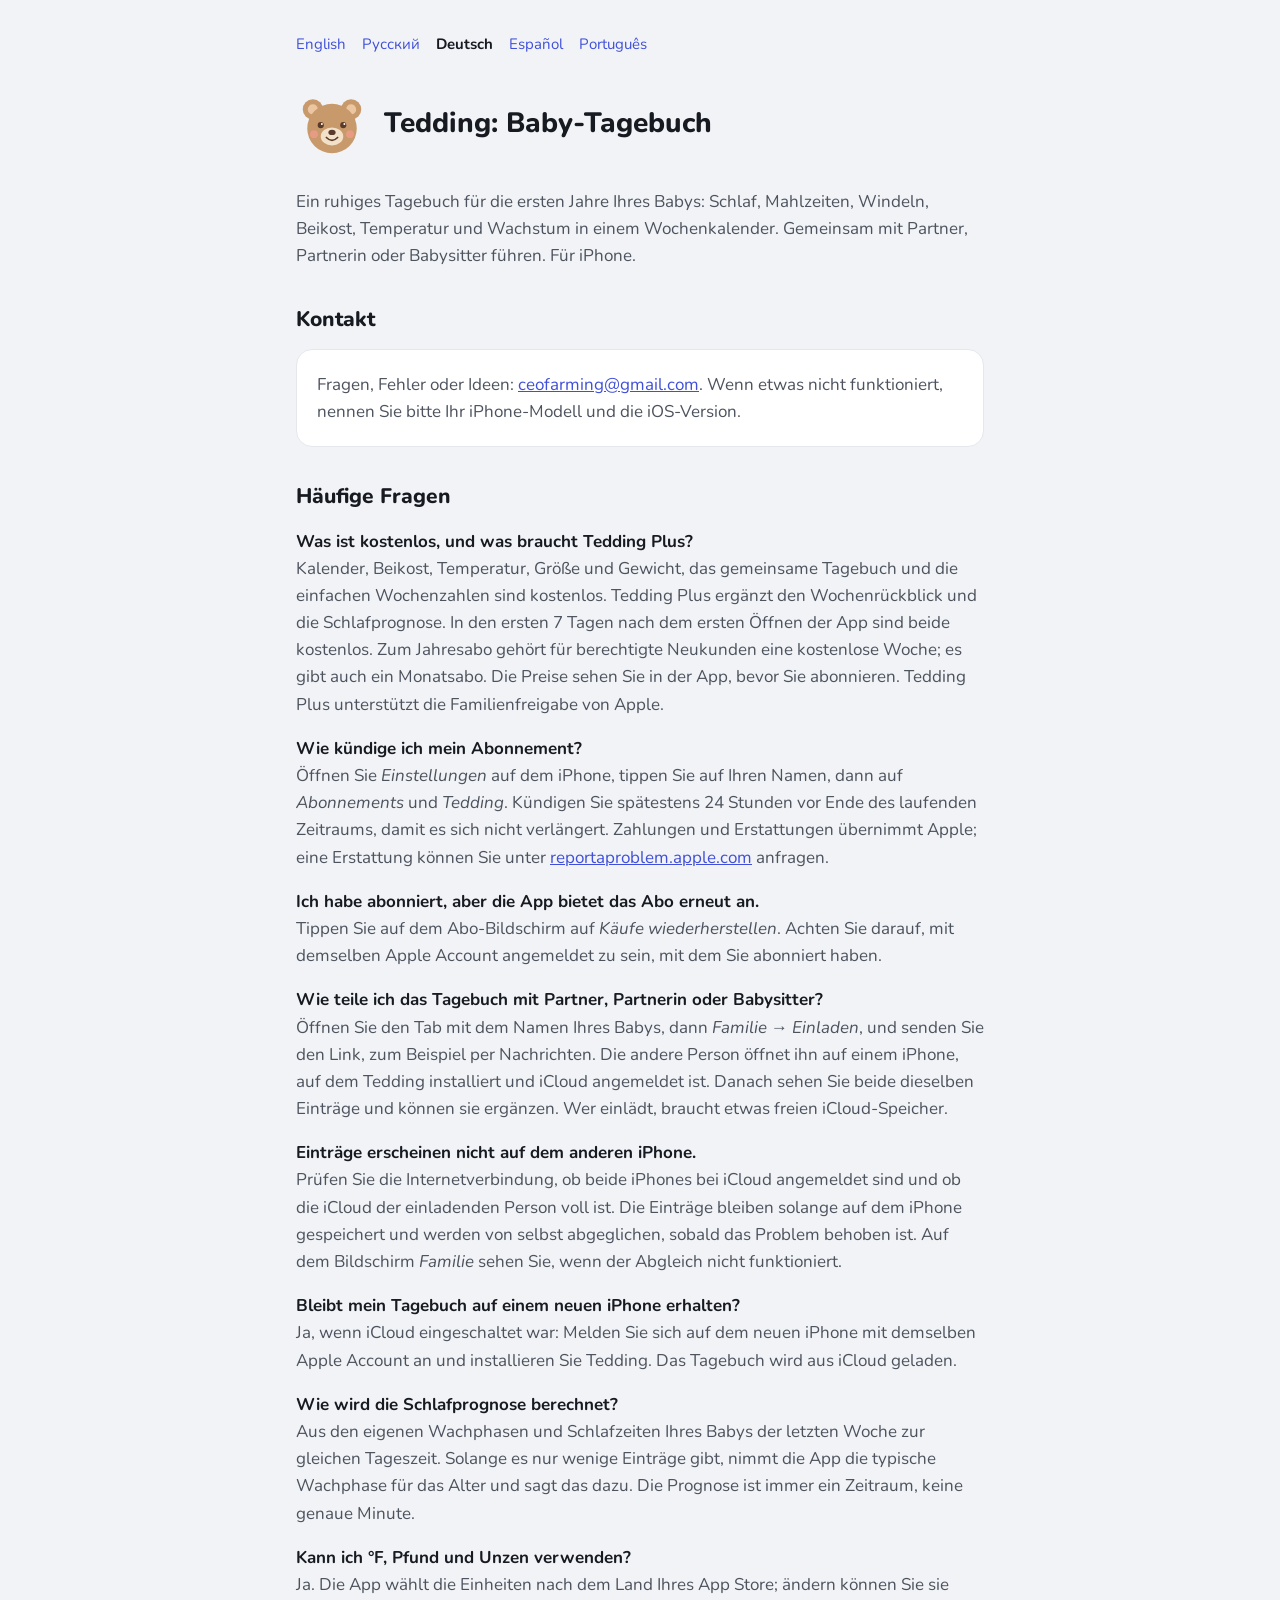
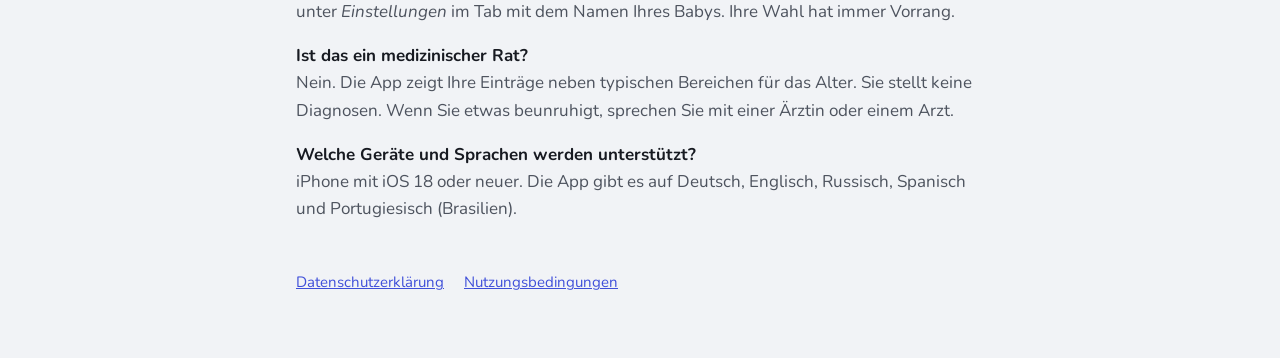
==== de/index.html @ 25f2e817 "Support and privacy pages for Tedding (en, ru, de, es, pt-BR) Co-Authored-By: Claude Opus 5.5 <norep" ====
<!doctype html>
<html lang="de">
<head>
  <meta charset="utf-8">
  <meta name="viewport" content="width=device-width, initial-scale=1">
  <title>Tedding — Support</title>
  <meta name="description" content="Hilfe und Kontakt für Tedding: baby routine tracker für iPhone.">
  <link rel="icon" href="../icon.svg" type="image/svg+xml">
  <link rel="preconnect" href="https://fonts.googleapis.com">
  <link rel="preconnect" href="https://fonts.gstatic.com" crossorigin>
  <link rel="stylesheet" href="https://fonts.googleapis.com/css2?family=Nunito:wght@400;700;800&display=swap">
  <link rel="stylesheet" href="../style.css">
  <link rel="alternate" hreflang="en" href="https://teslavr.github.io/tedding/">
  <link rel="alternate" hreflang="ru" href="https://teslavr.github.io/tedding/ru/">
  <link rel="alternate" hreflang="de" href="https://teslavr.github.io/tedding/de/">
  <link rel="alternate" hreflang="es" href="https://teslavr.github.io/tedding/es/">
  <link rel="alternate" hreflang="pt-BR" href="https://teslavr.github.io/tedding/pt/">
</head>
<body>
<main>
  <nav class="langs" aria-label="Language">
    <a href="../" hreflang="en">English</a>
    <a href="../ru/" hreflang="ru">Русский</a>
    <a href="./" aria-current="page">Deutsch</a>
    <a href="../es/" hreflang="es">Español</a>
    <a href="../pt/" hreflang="pt-BR">Português</a>
  </nav>
  <header>
    <img src="../icon.svg" alt="">
    <h1>Tedding: Baby-Tagebuch</h1>
  </header>

  <p>Ein ruhiges Tagebuch für die ersten Jahre Ihres Babys: Schlaf, Mahlzeiten, Windeln, Beikost,
  Temperatur und Wachstum in einem Wochenkalender. Gemeinsam mit Partner, Partnerin oder Babysitter
  führen. Für iPhone.</p>

  <h2>Kontakt</h2>
  <div class="card">
    <p>Fragen, Fehler oder Ideen: <a href="mailto:ceofarming@gmail.com">ceofarming@gmail.com</a>.
    Wenn etwas nicht funktioniert, nennen Sie bitte Ihr iPhone-Modell und die iOS-Version.</p>
  </div>

  <h2>Häufige Fragen</h2>

  <p><strong>Was ist kostenlos, und was braucht Tedding Plus?</strong><br>
  Kalender, Beikost, Temperatur, Größe und Gewicht, das gemeinsame Tagebuch und die einfachen
  Wochenzahlen sind kostenlos. Tedding Plus ergänzt den Wochenrückblick und die Schlafprognose. In den
  ersten 7 Tagen nach dem ersten Öffnen der App sind beide kostenlos. Zum Jahresabo gehört für
  berechtigte Neukunden eine kostenlose Woche; es gibt auch ein Monatsabo. Die Preise sehen Sie in der
  App, bevor Sie abonnieren. Tedding Plus unterstützt die Familienfreigabe von Apple.</p>

  <p><strong>Wie kündige ich mein Abonnement?</strong><br>
  Öffnen Sie <em>Einstellungen</em> auf dem iPhone, tippen Sie auf Ihren Namen, dann auf
  <em>Abonnements</em> und <em>Tedding</em>. Kündigen Sie spätestens 24 Stunden vor Ende des laufenden
  Zeitraums, damit es sich nicht verlängert. Zahlungen und Erstattungen übernimmt Apple; eine Erstattung
  können Sie unter <a href="https://reportaproblem.apple.com/">reportaproblem.apple.com</a> anfragen.</p>

  <p><strong>Ich habe abonniert, aber die App bietet das Abo erneut an.</strong><br>
  Tippen Sie auf dem Abo-Bildschirm auf <em>Käufe wiederherstellen</em>. Achten Sie darauf, mit demselben
  Apple Account angemeldet zu sein, mit dem Sie abonniert haben.</p>

  <p><strong>Wie teile ich das Tagebuch mit Partner, Partnerin oder Babysitter?</strong><br>
  Öffnen Sie den Tab mit dem Namen Ihres Babys, dann <em>Familie</em> → <em>Einladen</em>, und senden Sie
  den Link, zum Beispiel per Nachrichten. Die andere Person öffnet ihn auf einem iPhone, auf dem Tedding
  installiert und iCloud angemeldet ist. Danach sehen Sie beide dieselben Einträge und können sie
  ergänzen. Wer einlädt, braucht etwas freien iCloud-Speicher.</p>

  <p><strong>Einträge erscheinen nicht auf dem anderen iPhone.</strong><br>
  Prüfen Sie die Internetverbindung, ob beide iPhones bei iCloud angemeldet sind und ob die iCloud der
  einladenden Person voll ist. Die Einträge bleiben solange auf dem iPhone gespeichert und werden von
  selbst abgeglichen, sobald das Problem behoben ist. Auf dem Bildschirm <em>Familie</em> sehen Sie, wenn
  der Abgleich nicht funktioniert.</p>

  <p><strong>Bleibt mein Tagebuch auf einem neuen iPhone erhalten?</strong><br>
  Ja, wenn iCloud eingeschaltet war: Melden Sie sich auf dem neuen iPhone mit demselben Apple Account an
  und installieren Sie Tedding. Das Tagebuch wird aus iCloud geladen.</p>

  <p><strong>Wie wird die Schlafprognose berechnet?</strong><br>
  Aus den eigenen Wachphasen und Schlafzeiten Ihres Babys der letzten Woche zur gleichen Tageszeit.
  Solange es nur wenige Einträge gibt, nimmt die App die typische Wachphase für das Alter und sagt das
  dazu. Die Prognose ist immer ein Zeitraum, keine genaue Minute.</p>

  <p><strong>Kann ich °F, Pfund und Unzen verwenden?</strong><br>
  Ja. Die App wählt die Einheiten nach dem Land Ihres App Store; ändern können Sie sie unter
  <em>Einstellungen</em> im Tab mit dem Namen Ihres Babys. Ihre Wahl hat immer Vorrang.</p>

  <p><strong>Ist das ein medizinischer Rat?</strong><br>
  Nein. Die App zeigt Ihre Einträge neben typischen Bereichen für das Alter. Sie stellt keine Diagnosen.
  Wenn Sie etwas beunruhigt, sprechen Sie mit einer Ärztin oder einem Arzt.</p>

  <p><strong>Welche Geräte und Sprachen werden unterstützt?</strong><br>
  iPhone mit iOS 18 oder neuer. Die App gibt es auf Deutsch, Englisch, Russisch, Spanisch und
  Portugiesisch (Brasilien).</p>

  <nav class="foot">
    <a href="privacy.html">Datenschutzerklärung</a>
    <a href="https://www.apple.com/legal/internet-services/itunes/dev/stdeula/">Nutzungsbedingungen</a>
  </nav>
</main>
</body>
</html>
---- style.css ----
/* Tedding — support & privacy pages. Palette: day / night (Tedding/Theme/Theme.swift). */
:root {
  --bg: #f1f3f6;
  --card: #ffffff;
  --border: #e4e7ec;
  --text: #171a21;
  --muted: #4d535e;
  --accent: #3f4fd9;
  --warm: #fff1e4;
}
@media (prefers-color-scheme: dark) {
  :root {
    --bg: #12100e;
    --card: #211b17;
    --border: #30271f;
    --text: #efe4d6;
    --muted: #c4b5a5;
    --accent: #a3a9ec;
    --warm: #2a1d13;
  }
}
* { box-sizing: border-box; }
html { -webkit-text-size-adjust: 100%; }
body {
  margin: 0;
  background: var(--bg);
  color: var(--text);
  font: 17px/1.6 "Nunito", -apple-system, BlinkMacSystemFont, "Segoe UI", Roboto, sans-serif;
}
main { max-width: 720px; margin: 0 auto; padding: 32px 16px 64px; }
.langs { display: flex; flex-wrap: wrap; gap: 4px 16px; font-size: 15px; margin-bottom: 32px; }
.langs a { text-decoration: none; }
.langs [aria-current] { color: var(--text); font-weight: 700; }
header { display: flex; align-items: center; gap: 16px; margin-bottom: 28px; }
header img { width: 72px; height: 72px; flex: none; }
h1, h2 { font-weight: 800; }
h1 { font-size: 28px; line-height: 1.2; margin: 0; }
h2 { font-size: 21px; line-height: 1.3; margin: 36px 0 8px; }
p, li { color: var(--muted); }
strong { color: var(--text); }
a { color: var(--accent); overflow-wrap: anywhere; }
ul { padding-left: 22px; }
.card {
  background: var(--card); border: 1px solid var(--border);
  border-radius: 16px; padding: 4px 20px; margin: 16px 0;
}
.card.warm { background: var(--warm); }
nav.foot { margin-top: 48px; font-size: 15px; display: flex; flex-wrap: wrap; gap: 8px 20px; }
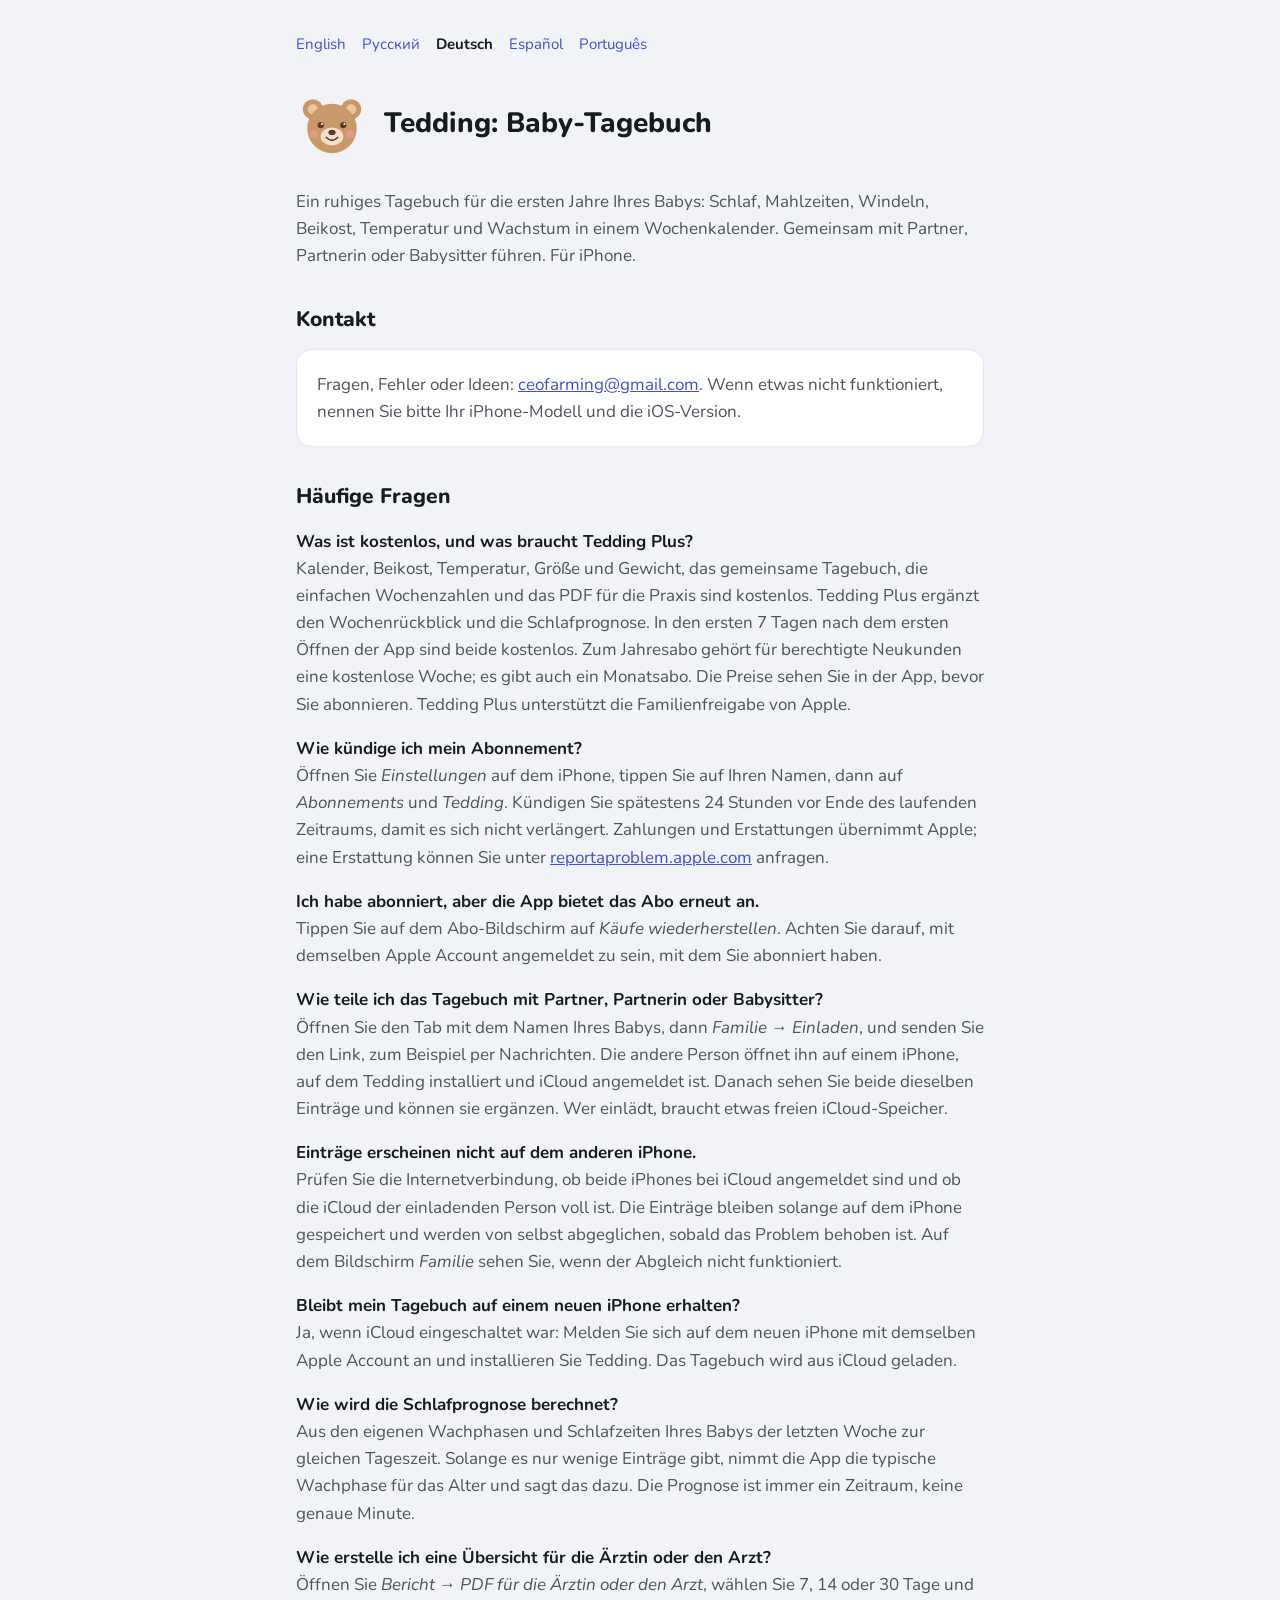
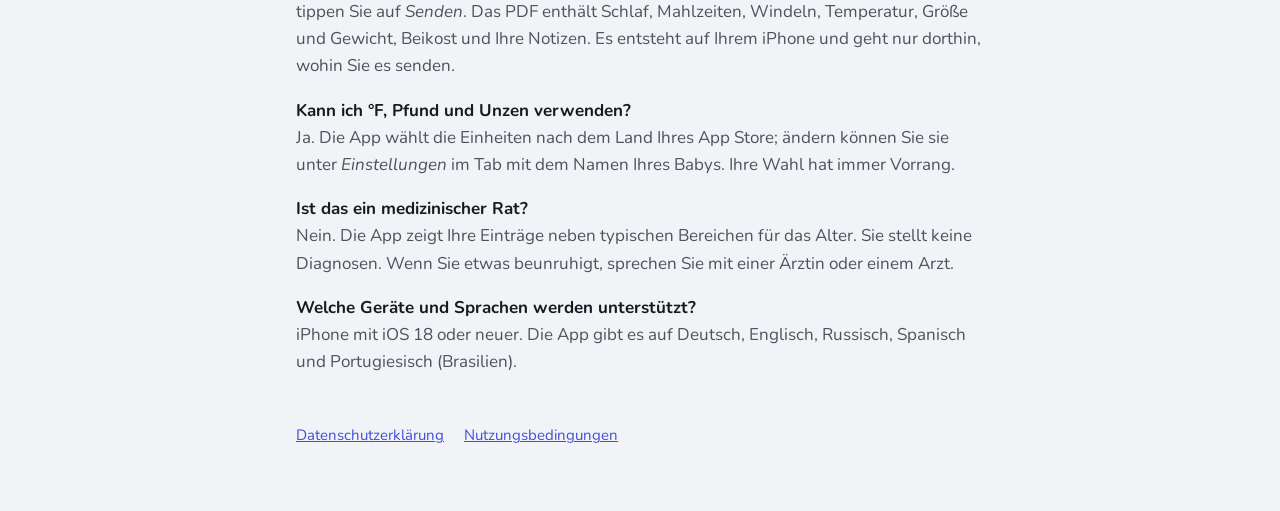
==== commit dcd8a81e: "PDF for the doctor: free, FAQ entry and privacy note Co-Authored-By: Claude Opus 5.5 <noreply@anthro" ====
--- a/de/index.html
+++ b/de/index.html
@@ -43,8 +43,8 @@
   <h2>Häufige Fragen</h2>
 
   <p><strong>Was ist kostenlos, und was braucht Tedding Plus?</strong><br>
-  Kalender, Beikost, Temperatur, Größe und Gewicht, das gemeinsame Tagebuch und die einfachen
-  Wochenzahlen sind kostenlos. Tedding Plus ergänzt den Wochenrückblick und die Schlafprognose. In den
+  Kalender, Beikost, Temperatur, Größe und Gewicht, das gemeinsame Tagebuch, die einfachen
+  Wochenzahlen und das PDF für die Praxis sind kostenlos. Tedding Plus ergänzt den Wochenrückblick und die Schlafprognose. In den
   ersten 7 Tagen nach dem ersten Öffnen der App sind beide kostenlos. Zum Jahresabo gehört für
   berechtigte Neukunden eine kostenlose Woche; es gibt auch ein Monatsabo. Die Preise sehen Sie in der
   App, bevor Sie abonnieren. Tedding Plus unterstützt die Familienfreigabe von Apple.</p>
@@ -80,6 +80,11 @@
   Solange es nur wenige Einträge gibt, nimmt die App die typische Wachphase für das Alter und sagt das
   dazu. Die Prognose ist immer ein Zeitraum, keine genaue Minute.</p>
 
+  <p><strong>Wie erstelle ich eine Übersicht für die Ärztin oder den Arzt?</strong><br>
+  Öffnen Sie <em>Bericht</em> → <em>PDF für die Ärztin oder den Arzt</em>, wählen Sie 7, 14 oder 30 Tage und
+  tippen Sie auf <em>Senden</em>. Das PDF enthält Schlaf, Mahlzeiten, Windeln, Temperatur, Größe und Gewicht,
+  Beikost und Ihre Notizen. Es entsteht auf Ihrem iPhone und geht nur dorthin, wohin Sie es senden.</p>
+
   <p><strong>Kann ich °F, Pfund und Unzen verwenden?</strong><br>
   Ja. Die App wählt die Einheiten nach dem Land Ihres App Store; ändern können Sie sie unter
   <em>Einstellungen</em> im Tab mit dem Namen Ihres Babys. Ihre Wahl hat immer Vorrang.</p>
